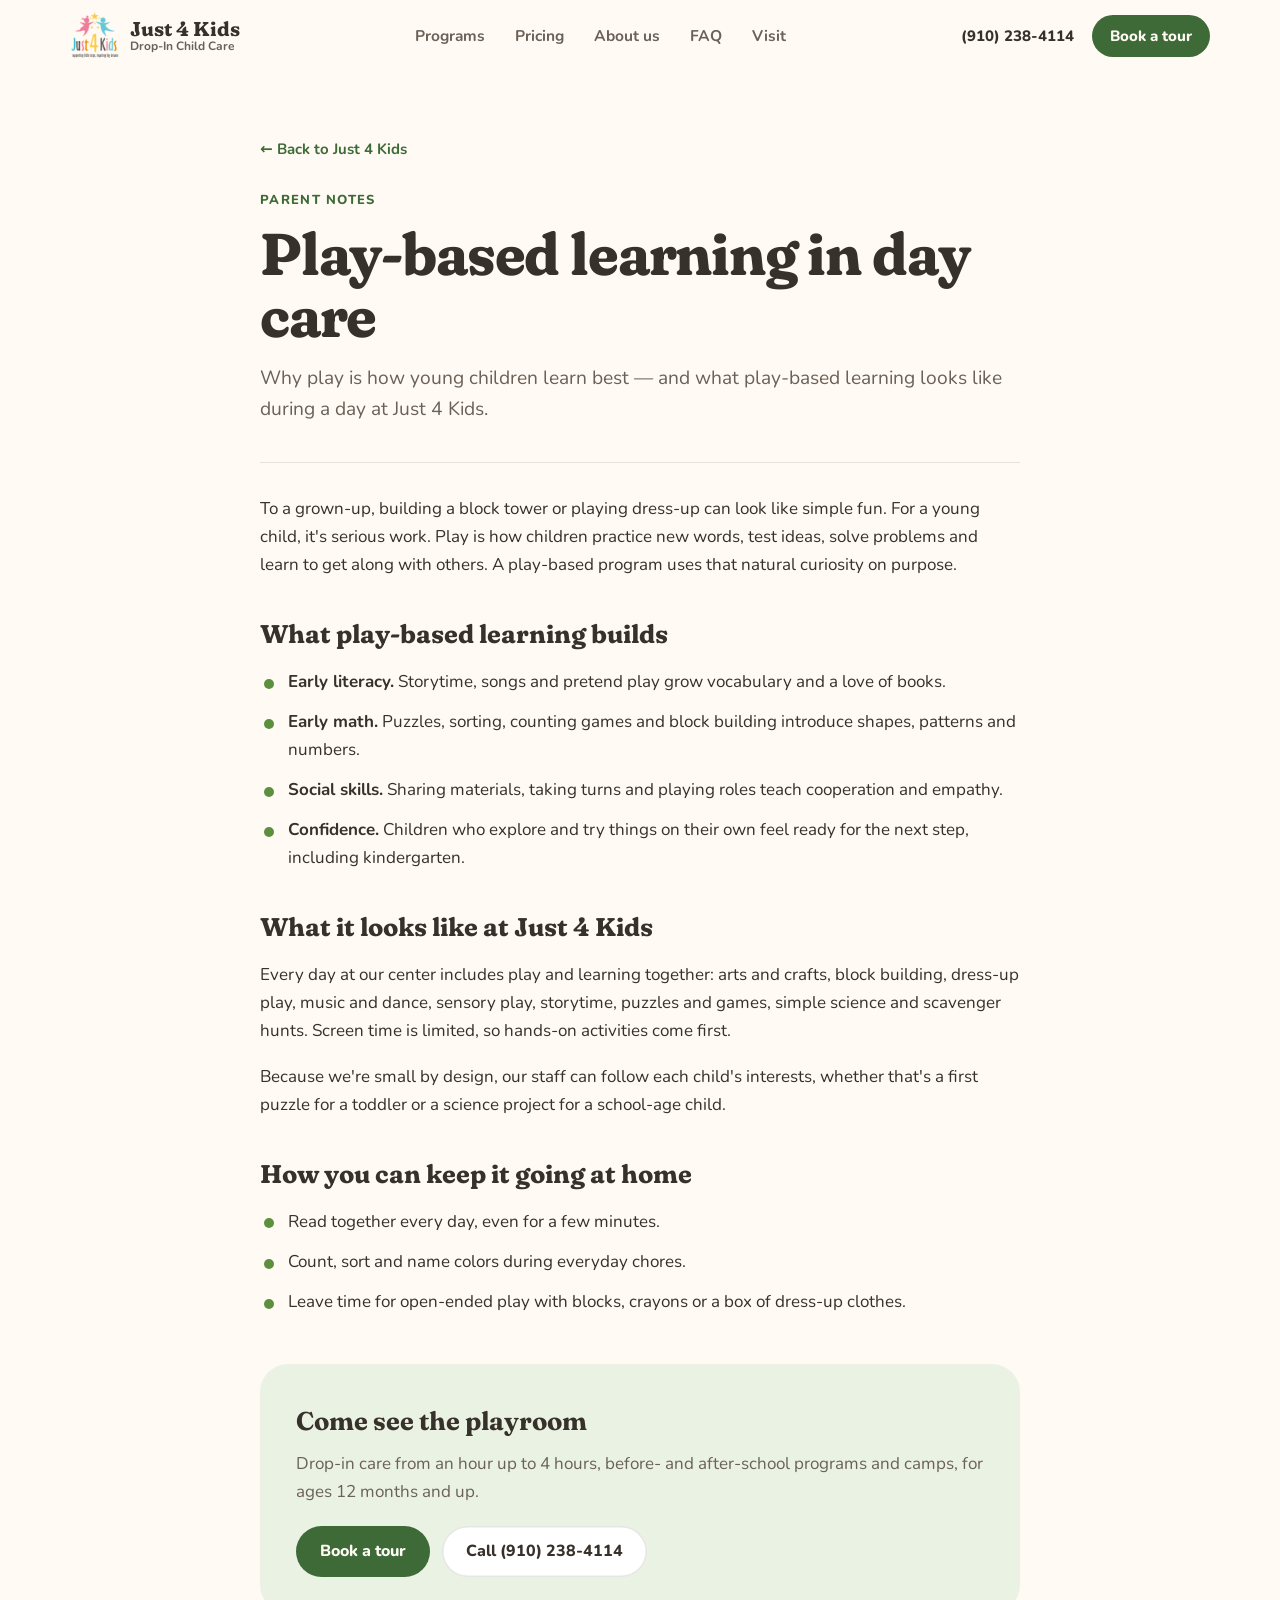
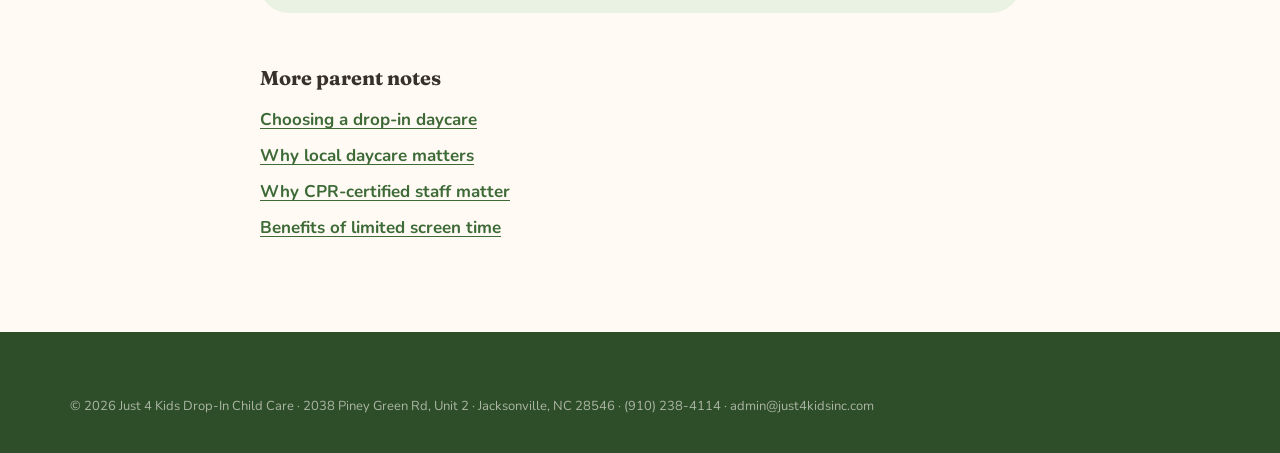
==== the-importance-of-play-based-learning-in-day-care/index.html @ 88afc9d4 "Restore Parent notes pages at their original URLs The footer's Parent notes links pointed at blog po" ====
<!doctype html>
<html lang="en">
<head>
  <meta charset="utf-8">
  <meta name="viewport" content="width=device-width, initial-scale=1">
  <title>Play-based learning in day care · Parent notes · Just 4 Kids Drop-In Child Care</title>
  <meta name="description" content="Why play is how young children learn best — and what play-based learning looks like during a day at Just 4 Kids.">
  <link rel="canonical" href="https://www.just4kidsinc.com/the-importance-of-play-based-learning-in-day-care/">
  <meta name="theme-color" content="#FFFAF3">
  <meta property="og:title" content="Play-based learning in day care · Just 4 Kids">
  <meta property="og:description" content="Why play is how young children learn best — and what play-based learning looks like during a day at Just 4 Kids.">
  <meta property="og:image" content="https://www.just4kidsinc.com/assets/room.jpg">
  <meta property="og:type" content="article">
  <link rel="icon" href="/assets/logo.png">
  <link rel="preconnect" href="https://fonts.googleapis.com">
  <link rel="preconnect" href="https://fonts.gstatic.com" crossorigin>
  <link href="https://fonts.googleapis.com/css2?family=Fraunces:ital,opsz,wght,SOFT@0,9..144,500..700,100;1,9..144,500..700,100&family=Nunito:wght@400;600;700;800&display=swap" rel="stylesheet">
  <link rel="stylesheet" href="/styles.css?v=9">
  <script type="application/ld+json">
  {"@context":"https://schema.org","@type":"Article","headline":"Play-based learning in day care","description":"Why play is how young children learn best — and what play-based learning looks like during a day at Just 4 Kids.","mainEntityOfPage":"https://www.just4kidsinc.com/the-importance-of-play-based-learning-in-day-care/","publisher":{"@type":"ChildCare","name":"Just 4 Kids Drop-In Child Care","url":"https://www.just4kidsinc.com"}}
  </script>
</head>
<body>
  <a class="skip" href="#main">Skip to content</a>
  <header class="nav" data-nav>
    <a class="brand" href="/" aria-label="Just 4 Kids home">
      <img src="/assets/logo.png" alt="" width="480" height="480">
      <span><b>Just 4 Kids</b><small>Drop-In Child Care</small></span>
    </a>
    <nav class="nav__links" id="nav-links" aria-label="Primary">
      <a href="/#programs">Programs</a>
      <a href="/#pricing">Pricing</a>
      <a href="/#about">About us</a>
      <a href="/#faq">FAQ</a>
      <a href="/#visit">Visit</a>
    </nav>
    <div class="nav__actions">
      <a class="nav__phone" href="tel:+19102384114">(910) 238-4114</a>
      <a class="btn btn--sm" href="/#visit">Book a tour</a>
    </div>
  </header>

  <main id="main" class="note">
    <article class="wrap note__wrap">
      <a class="note__back" href="/">← Back to Just 4 Kids</a>
      <p class="eyebrow">Parent notes</p>
      <h1 class="h1">Play-based learning in day care</h1>
      <p class="note__lede">Why play is how young children learn best — and what play-based learning looks like during a day at Just 4 Kids.</p>
      <div class="note__body">
<p>To a grown-up, building a block tower or playing dress-up can look like simple fun. For a young child, it's serious work. Play is how children practice new words, test ideas, solve problems and learn to get along with others. A play-based program uses that natural curiosity on purpose.</p>
<h2>What play-based learning builds</h2>
<ul>
  <li><b>Early literacy.</b> Storytime, songs and pretend play grow vocabulary and a love of books.</li>
  <li><b>Early math.</b> Puzzles, sorting, counting games and block building introduce shapes, patterns and numbers.</li>
  <li><b>Social skills.</b> Sharing materials, taking turns and playing roles teach cooperation and empathy.</li>
  <li><b>Confidence.</b> Children who explore and try things on their own feel ready for the next step, including kindergarten.</li>
</ul>
<h2>What it looks like at Just 4 Kids</h2>
<p>Every day at our center includes play and learning together: arts and crafts, block building, dress-up play, music and dance, sensory play, storytime, puzzles and games, simple science and scavenger hunts. Screen time is limited, so hands-on activities come first.</p>
<p>Because we're small by design, our staff can follow each child's interests, whether that's a first puzzle for a toddler or a science project for a school-age child.</p>
<h2>How you can keep it going at home</h2>
<ul>
  <li>Read together every day, even for a few minutes.</li>
  <li>Count, sort and name colors during everyday chores.</li>
  <li>Leave time for open-ended play with blocks, crayons or a box of dress-up clothes.</li>
</ul>
</div>
      <aside class="note__cta">
        <h2>Come see the playroom</h2>
        <p>Drop-in care from an hour up to 4 hours, before- and after-school programs and camps, for ages 12 months and up.</p>
        <div class="note__actions">
          <a class="btn" href="/#visit">Book a tour</a>
          <a class="btn btn--ghost" href="tel:+19102384114">Call (910) 238-4114</a>
        </div>
      </aside>
      <nav class="note__more" aria-label="More parent notes">
        <h2>More parent notes</h2>
        <ul><li><a href="/what-to-look-for-when-choosing-a-dropin-daycare-service/">Choosing a drop-in daycare</a></li><li><a href="/why-local-daycare-services-matter-for-working-families/">Why local daycare matters</a></li><li><a href="/why-cpr-and-first-aid-certified-staff-make-a-difference-at-a-daycare-service/">Why CPR-certified staff matter</a></li><li><a href="/understanding-the-benefits-of-limited-screen-time-with-daycare-services/">Benefits of limited screen time</a></li></ul>
      </nav>
    </article>
  </main>

  <footer class="foot">
    <div class="wrap foot__legal" style="margin-top:0;border-top:0;padding-top:0">
      <p>© <span data-year>2026</span> Just 4 Kids Drop-In Child Care · 2038 Piney Green Rd, Unit 2 · Jacksonville, NC 28546 · <a href="tel:+19102384114">(910) 238-4114</a> · <a href="mailto:admin@just4kidsinc.com">admin@just4kidsinc.com</a></p>
    </div>
  </footer>
  <nav class="dock" aria-label="Quick actions">
    <a href="tel:+19102384114">Call</a>
    <a class="dock__main" href="/#visit">Book a tour</a>
  </nav>
  <script>document.querySelectorAll('[data-year]').forEach(function(e){e.textContent=new Date().getFullYear()})</script>
</body>
</html>
---- styles.css ----
/* ==========================================================================
   Just 4 Kids Drop-In Child Care — 2026–27 (calm edition)
   One serif, one sans, three surfaces (cream · white · sage), one accent green.
   Color from the logo appears only in small icons.
   ========================================================================== */

:root {
  --cream:  #FFFAF3;
  --warm:   #FBF3E6;
  --white:  #FFFFFF;
  --sage:   #EAF2E3;
  --ink:    #37312B;
  --ink-2:  #6A6158;
  --line:   rgb(55 49 43 / .12);

  --green:   #3D6A37;
  --green-d: #2E4E2A;
  --leaf:    #5C8F3E;
  --sun:     #FDC643;
  --pink:    #EE7D9B;
  --teal:    #33B9CE;

  --serif: "Fraunces", Georgia, serif;
  --sans:  "Nunito", system-ui, -apple-system, sans-serif;

  --r-sm: 12px;
  --r:    20px;
  --r-lg: 28px;
  --shadow: 0 1px 2px rgb(55 49 43 / .05), 0 10px 30px -14px rgb(55 49 43 / .18);
  --ease: cubic-bezier(.22, 1, .36, 1);

  --nav-h: 72px;
  color-scheme: light;
}

/* ---------- Base ---------- */
*, *::before, *::after { box-sizing: border-box; margin: 0; padding: 0; }
html { scroll-padding-top: calc(var(--nav-h) + 12px); -webkit-text-size-adjust: 100%; overflow-x: clip; }
@media (prefers-reduced-motion: no-preference) { html { scroll-behavior: smooth; } }
body {
  background: var(--cream);
  color: var(--ink);
  font-family: var(--sans);
  font-size: 17px;
  line-height: 1.65;
  -webkit-font-smoothing: antialiased;
}
img { display: block; max-width: 100%; height: auto; }
a { color: inherit; }
button, input, select, textarea { font: inherit; color: inherit; }
ul, ol { list-style: none; }
address { font-style: normal; }
::selection { background: var(--sun); }
:focus-visible { outline: 3px solid var(--teal); outline-offset: 3px; border-radius: 8px; }

.ic { width: 1.15em; height: 1.15em; flex: none; fill: none; stroke: currentColor; stroke-width: 2; stroke-linecap: round; stroke-linejoin: round; }
.sr-only { position: absolute; width: 1px; height: 1px; overflow: hidden; clip: rect(0 0 0 0); white-space: nowrap; }
.skip { position: fixed; top: 10px; left: 10px; z-index: 100; padding: 10px 16px; border-radius: 999px; background: var(--green-d); color: var(--cream); transform: translateY(-200%); }
.skip:focus { transform: none; }
.fineprint { font-size: 13px; color: var(--ink-2); line-height: 1.5; }

.wrap { width: min(1140px, 100% - 40px); margin-inline: auto; }

.h1, .h2, h3 { font-family: var(--serif); font-variation-settings: "SOFT" 100; color: var(--ink); }
.h1 { font-size: clamp(2.4rem, 4.6vw, 4rem); font-weight: 700; line-height: 1.05; letter-spacing: -0.02em; }
.h2 { font-size: clamp(2rem, 3.6vw, 3rem); font-weight: 700; line-height: 1.1; letter-spacing: -0.015em; }
.h1 em, .h2 em { font-style: italic; font-weight: 600; color: var(--green); }
h3 { font-weight: 700; line-height: 1.2; }

.eyebrow { margin-bottom: 12px; font-weight: 800; font-size: 13px; letter-spacing: .1em; text-transform: uppercase; color: var(--green); }

/* ---------- Buttons ---------- */
.btn {
  display: inline-flex; align-items: center; justify-content: center; gap: 10px;
  min-height: 50px; padding: 12px 24px;
  border: 0; border-radius: 999px;
  background: var(--green); color: var(--cream);
  font-weight: 800; font-size: 16px; text-decoration: none; white-space: nowrap;
  cursor: pointer;
  transition: background .2s, transform .2s var(--ease);
}
.btn:hover { background: var(--green-d); transform: translateY(-1px); }
.btn:active { transform: translateY(1px); }
.btn--ghost { background: var(--white); color: var(--ink); box-shadow: inset 0 0 0 1.5px var(--line); }
.btn--ghost:hover { background: var(--white); box-shadow: inset 0 0 0 1.5px var(--green); }
.btn--sm { min-height: 42px; padding: 8px 18px; font-size: 15px; }

/* ---------- Announcement ---------- */
.announce { padding: 8px 20px; background: var(--green-d); color: var(--cream); font-size: 14px; text-align: center; }
.announce a { margin-left: 8px; font-weight: 800; color: var(--sun); text-underline-offset: 3px; }

/* ---------- Nav ---------- */
.nav {
  position: sticky; top: 0; z-index: 50;
  display: flex; align-items: center; justify-content: space-between; gap: 16px;
  height: var(--nav-h);
  padding: 0 max(20px, (100% - 1140px) / 2);
  background: rgb(255 250 243 / .94);
  backdrop-filter: blur(10px);
  -webkit-backdrop-filter: blur(10px);
  transition: box-shadow .3s;
}
.nav.is-scrolled { box-shadow: 0 1px 0 var(--line); }
.brand { display: flex; align-items: center; gap: 10px; text-decoration: none; }
.brand img { width: 50px; height: 50px; }
.brand span { display: grid; line-height: 1.1; }
.brand b { font-family: var(--serif); font-variation-settings: "SOFT" 100; font-weight: 700; font-size: 20px; }
.brand small { font-size: 12px; font-weight: 700; color: var(--ink-2); }
.nav__links { display: flex; gap: 2px; }
.nav__links a { padding: 8px 14px; border-radius: 999px; font-weight: 700; font-size: 15.5px; text-decoration: none; color: var(--ink-2); transition: color .2s, background .2s; }
.nav__links a:hover, .nav__links a[aria-current="true"] { color: var(--ink); background: var(--sage); }
.nav__mobile-cta { display: none; }
.nav__actions { display: flex; align-items: center; gap: 18px; }
.nav__phone { display: inline-flex; align-items: center; gap: 8px; font-weight: 800; font-size: 15px; text-decoration: none; }
.nav__phone .ic { color: var(--green); }
.nav__toggle { display: none; width: 44px; height: 44px; border: 0; border-radius: 50%; background: var(--sage); cursor: pointer; place-items: center; }
.nav__toggle .ic { width: 22px; height: 22px; }

/* ---------- Hero ---------- */
.hero {
  display: grid; grid-template-columns: minmax(0, 1.1fr) minmax(0, 1fr); gap: clamp(32px, 5vw, 64px); align-items: center;
  padding: clamp(40px, 7vh, 80px) 0 clamp(64px, 10vh, 104px);
}
.hero__lede { margin-top: 20px; max-width: 30em; font-size: clamp(17px, 1.3vw, 19px); color: var(--ink-2); }
.hero__ctas { display: flex; flex-wrap: wrap; gap: 12px; margin-top: 30px; }
.checks { display: flex; flex-wrap: wrap; gap: 8px 22px; margin-top: 28px; font-weight: 700; font-size: 15px; }
.checks li { display: inline-flex; align-items: center; gap: 8px; }
.checks .ic { color: var(--green); stroke-width: 3; }
.hero__photo { position: relative; }
.hero__photo img { width: 100%; aspect-ratio: 4 / 3; max-height: calc(100svh - 230px); object-fit: cover; object-position: 35% 50%; border-radius: var(--r-lg); }
.hero__card {
  position: absolute; left: 20px; bottom: 20px;
  display: grid; gap: 2px;
  padding: 14px 18px;
  border-radius: var(--r); background: var(--white); box-shadow: var(--shadow);
  font-size: 14px; color: var(--ink-2);
}
.hero__card .status { padding: 0; background: none; }

/* ---------- Sections ---------- */
.section { padding: clamp(72px, 10vh, 112px) 0; }
.section--sage { background: var(--sage); }
.section--warm { background: var(--warm); }
.head { max-width: 640px; margin-bottom: clamp(32px, 5vh, 48px); }
.head > p:not(.eyebrow):not(.fineprint) { margin-top: 14px; color: var(--ink-2); font-size: 18px; }
.head a { color: var(--green); font-weight: 700; }

/* ---------- Safety ---------- */
.features { display: grid; grid-template-columns: repeat(4, minmax(0, 1fr)); gap: 28px; }
.features li { display: grid; gap: 8px; align-content: start; }
.features h3 { font-size: 1.2rem; margin-top: 6px; }
.features p { color: var(--ink-2); font-size: 15.5px; line-height: 1.55; }
.bubble { display: grid; place-items: center; width: 48px; height: 48px; border-radius: 50%; background: var(--white); color: var(--green); }
.bubble .ic { width: 24px; height: 24px; }

/* ---------- Programs ---------- */
.programs { display: grid; grid-template-columns: repeat(3, minmax(0, 1fr)); gap: 24px; }
.card { display: flex; flex-direction: column; border-radius: var(--r-lg); background: var(--white); box-shadow: var(--shadow); overflow: hidden; }
.card__img { width: 100%; aspect-ratio: 16 / 10; object-fit: cover; }
.card__body { display: flex; flex-direction: column; gap: 12px; padding: 24px; flex: 1; }
.card h3 { display: flex; align-items: center; gap: 10px; font-size: 1.4rem; }
.card h3 .ic { color: var(--green); width: 22px; height: 22px; }
.card__body > p { color: var(--ink-2); font-size: 15.5px; }
.facts { margin-top: auto; padding-top: 8px; }
.facts div { display: flex; justify-content: space-between; gap: 16px; padding: 9px 0; border-top: 1px solid var(--line); font-size: 14.5px; }
.facts dt { font-weight: 800; flex: none; }
.facts dd { text-align: right; color: var(--ink-2); }

.daily {
  display: grid; grid-template-columns: minmax(0, 1fr) minmax(0, 1.3fr); gap: 24px 48px; align-items: center;
  margin-top: 24px; padding: 28px 32px;
  border-radius: var(--r-lg); background: var(--sage);
}
.daily h3 { font-size: 1.35rem; }
.daily p { margin-top: 8px; color: var(--ink-2); font-size: 15.5px; }
.chips { display: flex; flex-wrap: wrap; gap: 8px; }
.chips li { padding: 6px 14px; border-radius: 999px; background: var(--white); font-weight: 700; font-size: 14px; }

/* ---------- Pricing ---------- */
.savings {
  display: flex; gap: 12px; align-items: flex-start;
  margin-bottom: 24px; padding: 14px 20px;
  border-radius: var(--r); background: var(--white); box-shadow: inset 0 0 0 1.5px rgb(253 198 67 / .8);
  font-size: 15.5px;
}
.savings .ic { color: #B77A00; width: 22px; height: 22px; margin-top: 2px; }
.plans { display: grid; grid-template-columns: repeat(3, minmax(0, 1fr)); gap: 24px; align-items: start; }
.plan { display: grid; gap: 16px; padding: 28px; border-radius: var(--r-lg); background: var(--white); box-shadow: var(--shadow); }
.plan--feature { box-shadow: inset 0 0 0 2px var(--green), var(--shadow); }
.plan__flag { justify-self: start; padding: 3px 12px; border-radius: 999px; background: var(--sage); color: var(--green); font-weight: 800; font-size: 13px; }
.plan h3 { font-size: 1.3rem; }
.plan__price { font-family: var(--serif); font-variation-settings: "SOFT" 100; font-weight: 700; font-size: clamp(2.6rem, 3.8vw, 3.2rem); line-height: 1; letter-spacing: -0.02em; }
.plan__price small, .plan__price span { font-family: var(--sans); font-size: 16px; font-weight: 700; color: var(--ink-2); letter-spacing: 0; }
.plan__list { display: grid; gap: 8px; }
.plan__list li { position: relative; padding-left: 22px; font-size: 15.5px; line-height: 1.45; }
.plan__list li::before { content: ""; position: absolute; left: 2px; top: .55em; width: 8px; height: 8px; border-radius: 50%; background: var(--leaf); }
.plan__more { border-top: 1px solid var(--line); padding-top: 14px; }
.plan__more summary { display: flex; justify-content: space-between; align-items: center; font-weight: 800; color: var(--green); cursor: pointer; list-style: none; }
.plan__more summary::-webkit-details-marker { display: none; }
.plan__more summary::after { content: "+"; font-size: 22px; line-height: 1; transition: rotate .3s var(--ease); }
.plan__more[open] summary::after { rotate: 45deg; }
.rt { width: 100%; margin-top: 12px; border-collapse: collapse; font-size: 14.5px; }
.rt th { text-align: left; font-size: 12px; font-weight: 800; letter-spacing: .06em; text-transform: uppercase; color: var(--ink-2); padding-bottom: 6px; }
.rt td { padding: 7px 0; border-top: 1px solid var(--line); }
.rt th:not(:first-child), .rt td:not(:first-child) { text-align: right; padding-left: 8px; }
.rt td:not(:first-child) { font-weight: 800; }
.rt__note { margin-top: 10px; font-size: 14px; color: var(--ink-2); line-height: 1.55; }
.rt__note a { color: var(--green); font-weight: 700; }

.planner {
  display: grid; grid-template-columns: auto minmax(0, 1.3fr) minmax(0, 1fr); gap: 24px 36px; align-items: center;
  margin-top: 24px; padding: 24px 28px;
  border-radius: var(--r-lg); background: var(--white); box-shadow: var(--shadow);
}
.planner h3 { font-size: 1.25rem; }
.planner__intro p { color: var(--ink-2); font-size: 14.5px; }
.planner__controls { display: flex; flex-wrap: wrap; gap: 16px 28px; align-items: flex-end; }
.field { display: grid; gap: 8px; }
.field--grow { flex: 1; min-width: 180px; }
.field__label { font-weight: 800; font-size: 14px; }
.field__label output { color: var(--green); }
.stepper { display: inline-flex; align-items: center; gap: 4px; padding: 4px; border-radius: 999px; background: var(--sage); }
.stepper button { width: 36px; height: 36px; border: 0; border-radius: 50%; background: var(--white); font-size: 19px; font-weight: 800; line-height: 1; cursor: pointer; }
.stepper button:disabled { opacity: .35; cursor: not-allowed; }
.stepper output { min-width: 30px; text-align: center; font-weight: 800; font-size: 18px; }
.range { -webkit-appearance: none; appearance: none; width: 100%; height: 8px; border-radius: 8px; background: linear-gradient(90deg, var(--leaf) var(--p, 13%), var(--sage) var(--p, 13%)); cursor: pointer; }
.range::-webkit-slider-thumb { -webkit-appearance: none; width: 24px; height: 24px; border-radius: 50%; background: var(--white); border: 4px solid var(--green); }
.range::-moz-range-thumb { width: 16px; height: 16px; border-radius: 50%; background: var(--white); border: 4px solid var(--green); }
.planner__out { padding: 14px 18px; border-radius: var(--r); background: var(--cream); }
.planner__best { display: flex; justify-content: space-between; align-items: baseline; gap: 12px; }
.planner__best span { font-weight: 800; font-size: 14.5px; color: var(--green); }
.planner__best b { font-family: var(--serif); font-variation-settings: "SOFT" 100; font-size: 2rem; line-height: 1; }
.planner__rows { display: grid; gap: 2px; margin-top: 8px; font-size: 13.5px; }
.planner__rows li { display: flex; justify-content: space-between; gap: 12px; color: var(--ink-2); }
.planner__rows li.is-best { color: var(--ink); font-weight: 800; }
.planner__rows li.is-na { opacity: .5; }

/* ---------- Timeline ---------- */
.timeline { position: relative; display: grid; grid-template-columns: repeat(5, minmax(0, 1fr)); gap: 24px; }
.timeline::before { content: ""; position: absolute; left: 7px; right: 0; top: 7px; height: 2px; background: var(--line); }
.timeline li { position: relative; padding-top: 32px; }
.timeline li::before { content: ""; position: absolute; left: 0; top: 0; width: 16px; height: 16px; border-radius: 50%; background: var(--cream); box-shadow: inset 0 0 0 3px var(--leaf); }
.timeline li.is-now::before { background: var(--leaf); box-shadow: 0 0 0 5px rgb(92 143 62 / .2); }
.timeline li.is-now .timeline__when::after { content: "Now"; margin-left: 8px; padding: 1px 8px; border-radius: 999px; background: var(--green); color: var(--cream); font-size: 11px; letter-spacing: .06em; }
.timeline li.is-past { opacity: .55; }
.timeline__when { font-weight: 800; font-size: 13px; letter-spacing: .06em; text-transform: uppercase; color: var(--ink-2); }
.timeline h3 { margin-top: 6px; font-size: 1.15rem; }
.timeline p { margin-top: 4px; font-size: 15px; color: var(--ink-2); line-height: 1.5; }
.timeline a { color: var(--green); font-weight: 700; white-space: nowrap; }

/* ---------- About ---------- */
.about { display: grid; grid-template-columns: minmax(0, 1fr) minmax(0, 1.2fr); gap: 16px clamp(32px, 6vw, 80px); align-items: end; }
.about__copy > p { color: var(--ink-2); font-size: 17.5px; }
.about__copy > p + p { margin-top: 12px; }
.about__hiring a { color: var(--green); font-weight: 800; }

/* ---------- FAQ ---------- */
.faq { display: grid; grid-template-columns: minmax(0, .8fr) minmax(0, 1.3fr); gap: clamp(32px, 6vw, 80px); align-items: start; }
.faq__head { margin-bottom: 0; }
.faq__head .fineprint { margin-top: 14px; }
.faq__list { border-top: 1px solid var(--line); }
.qa { border-bottom: 1px solid var(--line); }
.qa summary {
  display: flex; justify-content: space-between; gap: 16px; align-items: center;
  padding: 18px 0;
  font-weight: 800; font-size: 17px; line-height: 1.4;
  cursor: pointer; list-style: none;
}
.qa summary::-webkit-details-marker { display: none; }
.qa summary::after { content: "+"; flex: none; color: var(--green); font-size: 24px; line-height: 1; transition: rotate .3s var(--ease); }
.qa[open] summary::after { rotate: 45deg; }
.qa p { padding: 0 32px 20px 0; color: var(--ink-2); }
.qa a { color: var(--green); font-weight: 700; }

/* ---------- Visit ---------- */
.visit { display: grid; grid-template-columns: minmax(0, 1fr) minmax(0, 1.1fr); gap: clamp(32px, 6vw, 72px); align-items: start; }
.visit__info { display: grid; gap: 20px; justify-items: start; }
.visit__info .h2 { margin-bottom: 4px; }
.status { display: inline-flex; align-items: center; gap: 10px; padding: 6px 14px; border-radius: 999px; background: var(--white); font-weight: 800; font-size: 14.5px; color: var(--ink); }
.status__dot { width: 9px; height: 9px; border-radius: 50%; background: var(--ink-2); opacity: .45; }
.status.is-open .status__dot { background: var(--leaf); opacity: 1; }
.status.is-appt .status__dot { background: #E0890B; opacity: 1; }
.visit address { display: flex; gap: 10px; font-size: 18px; font-weight: 700; line-height: 1.45; }
.visit address .ic { color: var(--green); width: 22px; height: 22px; margin-top: 3px; }
.hours { width: 100%; max-width: 420px; }
.hours div { display: flex; justify-content: space-between; gap: 12px; padding: 9px 0; border-top: 1px solid rgb(55 49 43 / .1); font-size: 15.5px; }
.hours dt { font-weight: 800; }
.hours dd { text-align: right; color: var(--ink-2); }
.hours small { display: block; font-size: 13px; color: var(--green); font-weight: 700; }
.visit__btns { display: flex; flex-wrap: wrap; gap: 10px; }
.towns { font-size: 14.5px; color: var(--ink-2); max-width: 32em; }
.towns b { color: var(--ink); }

.req { display: grid; gap: 16px; justify-items: start; padding: 28px; border-radius: var(--r-lg); background: var(--white); box-shadow: var(--shadow); }
.req h3 { font-size: 1.35rem; }
.req__grid { width: 100%; display: grid; grid-template-columns: 1fr 1fr; gap: 12px; }
.req label { display: grid; gap: 6px; }
.req label.full { grid-column: 1 / -1; }
.req label span { font-weight: 800; font-size: 13.5px; }
.req input, .req select, .req textarea {
  width: 100%; padding: 11px 14px;
  border: 1.5px solid var(--line); border-radius: var(--r-sm);
  background: var(--cream); font-size: 16px;
  transition: border-color .2s, background .2s;
}
.req input:focus, .req select:focus, .req textarea:focus { outline: none; border-color: var(--leaf); background: var(--white); }
.req [aria-invalid="true"] { border-color: var(--pink); background: #FDF0F3; }
.req textarea { resize: vertical; }
.req__err { color: #A63D60; font-weight: 700; font-size: 14.5px; }
.req__err:empty { display: none; }

/* ---------- Footer ---------- */
.foot { padding: 64px 0 36px; background: var(--green-d); color: rgb(255 250 243 / .82); }
.foot a { color: inherit; text-decoration: none; }
.foot a:hover { color: var(--sun); }
.foot__top { display: grid; grid-template-columns: 1.2fr 1fr 1.2fr 1fr; gap: 32px; }
.foot__top > div { display: grid; gap: 8px; align-content: start; font-size: 15px; }
.foot h3 { color: var(--cream); font-size: 1.05rem; margin-bottom: 4px; }
.foot small { opacity: .6; }
.foot__logo { display: grid; place-items: center; width: 88px; height: 88px; border-radius: 50%; background: var(--cream); }
.foot__logo img { width: 72px; height: auto; }
.foot__brand p { margin-top: 10px; font-family: var(--serif); font-style: italic; font-size: 1.1rem; color: var(--cream); max-width: 16em; }
.foot__pay { margin-top: 8px; font-size: 13.5px; opacity: .75; }
.foot__legal { margin-top: 44px; padding-top: 22px; border-top: 1px solid rgb(255 250 243 / .15); display: grid; gap: 10px; font-size: 13px; color: rgb(255 250 243 / .6); }
.foot__legal summary { cursor: pointer; font-weight: 700; }
.foot__legal details p { margin-top: 8px; max-width: 90ch; line-height: 1.6; }

/* ---------- Dock (mobile) ---------- */
.dock { display: none; }

/* ---------- Motion: one gentle fade-up ---------- */
.js [data-reveal] { opacity: 0; translate: 0 16px; transition: opacity .7s var(--ease), translate .7s var(--ease); transition-delay: calc(var(--d, 0) * 70ms); }
.js [data-reveal].is-in { opacity: 1; translate: 0 0; }
@media (prefers-reduced-motion: reduce) {
  *, *::before, *::after { transition-duration: 1ms !important; animation-duration: 1ms !important; }
  .js [data-reveal] { opacity: 1; translate: none; }
}

/* ---------- Responsive ---------- */
@media (max-width: 1080px) {
  .nav__phone { display: none; }
  .features { grid-template-columns: repeat(2, minmax(0, 1fr)); }
  .programs { grid-template-columns: 1fr 1fr; }
  .programs .card:last-child { grid-column: 1 / -1; flex-direction: row; }
  .programs .card:last-child .card__img { width: 45%; aspect-ratio: auto; }
  .planner { grid-template-columns: 1fr; }
  .timeline { grid-template-columns: repeat(3, minmax(0, 1fr)); row-gap: 36px; }
  .timeline::before { display: none; }
}

@media (max-width: 900px) {
  .nav__links {
    position: absolute; top: calc(100% + 6px); left: 20px; right: 20px;
    flex-direction: column; gap: 2px; padding: 10px;
    border-radius: var(--r); background: var(--white); box-shadow: var(--shadow);
    opacity: 0; visibility: hidden; translate: 0 -6px;
    transition: opacity .2s, translate .25s var(--ease), visibility 0s linear .25s;
  }
  .nav__links.is-open { opacity: 1; visibility: visible; translate: 0 0; transition-delay: 0s; }
  .nav__links a { padding: 12px 14px; font-size: 17px; color: var(--ink); }
  .nav__mobile-cta { display: block; background: var(--sage); margin-top: 4px; }
  .nav__toggle { display: grid; }
  .hero, .daily, .about, .faq, .visit { grid-template-columns: 1fr; }
  .hero__photo { order: -1; }
  .plans { grid-template-columns: 1fr; max-width: 560px; }
  .plan--feature { order: -1; }
  .foot__top { grid-template-columns: 1fr 1fr; }
}

@media (max-width: 640px) {
  :root { --nav-h: 64px; }
  body { font-size: 16px; padding-bottom: 80px; }
  .announce { font-size: 13px; }
  .brand img { width: 42px; height: 42px; }
  .brand small { display: none; }
  .nav__actions .btn { display: none; }
  .hero__ctas .btn { flex: 1; }
  .hero__photo img { aspect-ratio: 4 / 3; }
  .hero__card { left: 12px; bottom: 12px; right: 12px; padding: 10px 14px; }
  .features { grid-template-columns: 1fr; gap: 22px; }
  .features li { grid-template-columns: auto 1fr; column-gap: 14px; }
  .features li .bubble { grid-row: span 2; }
  .features h3 { margin-top: 0; }
  .programs { grid-template-columns: 1fr; }
  .programs .card:last-child { flex-direction: column; }
  .programs .card:last-child .card__img { width: 100%; aspect-ratio: 16 / 10; }
  .daily { padding: 22px; }
  .timeline { grid-template-columns: 1fr; row-gap: 0; }
  .timeline li { padding: 0 0 26px 32px; }
  .timeline li:not(:last-child)::after { content: ""; position: absolute; left: 7px; top: 18px; bottom: 0; width: 2px; background: var(--line); }
  .timeline li::before { top: 2px; }
  .req { padding: 22px; }
  .req__grid { grid-template-columns: 1fr; }
  .foot__top { grid-template-columns: 1fr; }

  .dock {
    position: fixed; left: 12px; right: 12px; bottom: calc(12px + env(safe-area-inset-bottom, 0px)); z-index: 60;
    display: grid; grid-template-columns: 1fr 1.6fr; gap: 6px; padding: 6px;
    border-radius: 999px; background: var(--white);
    box-shadow: 0 8px 24px -8px rgb(55 49 43 / .35), 0 0 0 1px var(--line);
  }
  .dock a { display: flex; align-items: center; justify-content: center; gap: 8px; min-height: 46px; border-radius: 999px; font-weight: 800; font-size: 15px; text-decoration: none; }
  .dock__main { background: var(--green); color: var(--cream); }
}

/* ---------- Parent notes (article pages at /<slug>/) ---------- */
.note { padding: clamp(40px, 7vh, 72px) 0 clamp(64px, 10vh, 104px); }
.note__wrap { max-width: 760px; }
.note__back { display: inline-block; margin-bottom: 28px; font-weight: 700; font-size: 15px; color: var(--green); text-decoration: none; }
.note__back:hover { text-decoration: underline; text-underline-offset: 3px; }
.note__lede { margin-top: 16px; font-size: 1.2rem; color: var(--ink-2); }
.note__body { margin-top: 36px; padding-top: 32px; border-top: 1px solid var(--line); }
.note__body > * + * { margin-top: 18px; }
.note__body h2 { margin-top: 40px; font-family: var(--serif); font-variation-settings: "SOFT" 100; font-size: 1.6rem; line-height: 1.2; }
.note__body ul { display: grid; gap: 12px; }
.note__body li { position: relative; padding-left: 28px; }
.note__body li::before { content: ""; position: absolute; left: 4px; top: .62em; width: 10px; height: 10px; border-radius: 50%; background: var(--leaf); }
.note__body b { color: var(--ink); }
.note__cta { margin-top: 48px; padding: clamp(24px, 4vw, 36px); border-radius: var(--r-lg); background: var(--sage); }
.note__cta h2 { font-family: var(--serif); font-size: 1.6rem; }
.note__cta p { margin-top: 8px; color: var(--ink-2); }
.note__actions { display: flex; flex-wrap: wrap; gap: 12px; margin-top: 20px; }
.note__more { margin-top: 48px; }
.note__more h2 { font-family: var(--serif); font-size: 1.25rem; margin-bottom: 12px; }
.note__more ul { display: grid; gap: 8px; }
.note__more a { color: var(--green); font-weight: 700; text-underline-offset: 3px; }
@media (max-width: 640px) { .note__actions .btn { width: 100%; } }
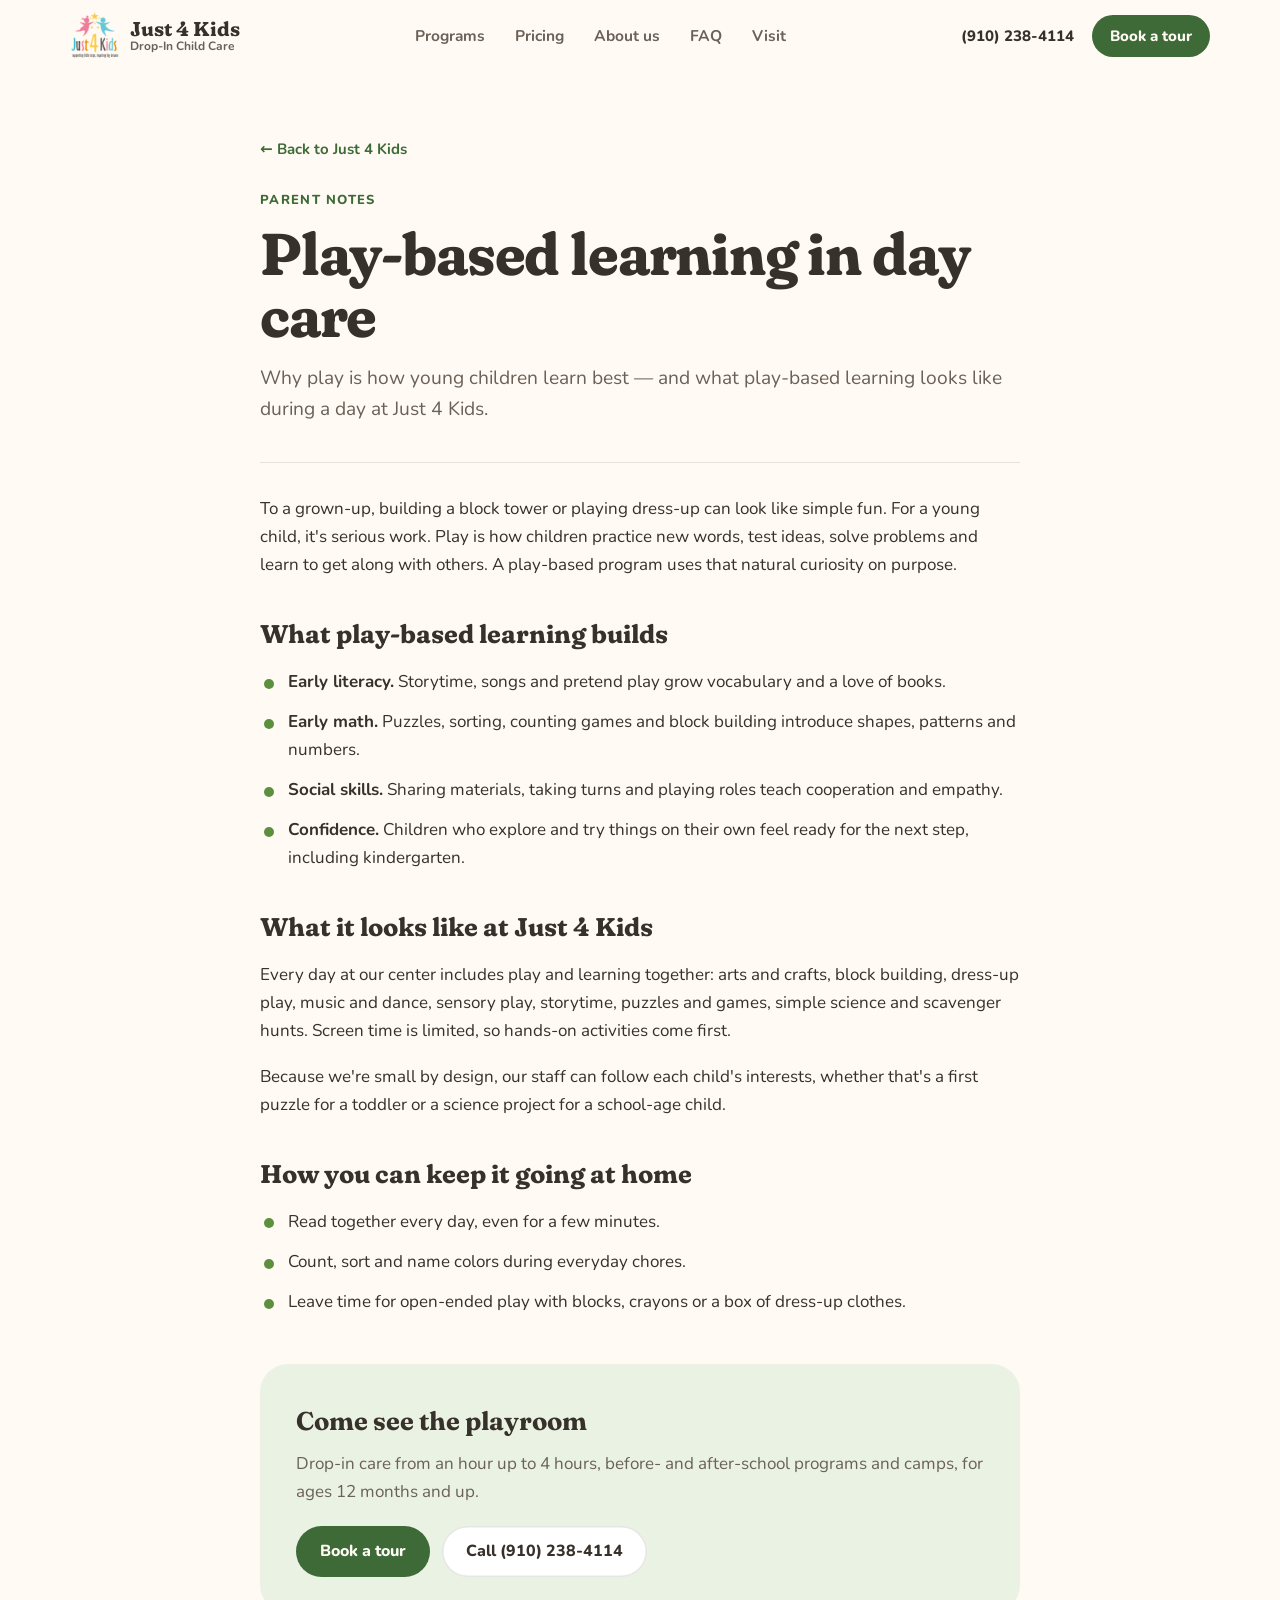
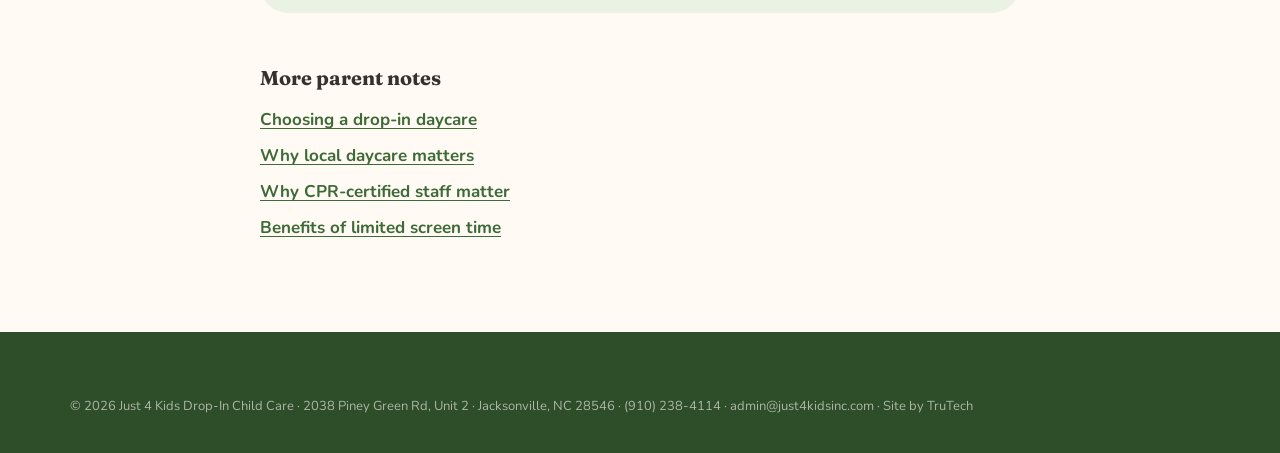
==== commit 0e15396d: "Add TruTech build signature and footer credit Hidden build comment, author/generator/trutech-build m" ====
--- a/the-importance-of-play-based-learning-in-day-care/index.html
+++ b/the-importance-of-play-based-learning-in-day-care/index.html
@@ -1,8 +1,12 @@
 <!doctype html>
+<!-- Built by Truly Digital Solutions, LLC (TruTech) · https://trutech.us · Build TT-J4K-2026-02 -->
 <html lang="en">
 <head>
   <meta charset="utf-8">
   <meta name="viewport" content="width=device-width, initial-scale=1">
+  <meta name="author" content="Truly Digital Solutions, LLC (TruTech)">
+  <meta name="generator" content="TruTech · trutech.us">
+  <meta name="trutech-build" content="TT-J4K-2026-02">
   <title>Play-based learning in day care · Parent notes · Just 4 Kids Drop-In Child Care</title>
   <meta name="description" content="Why play is how young children learn best — and what play-based learning looks like during a day at Just 4 Kids.">
   <link rel="canonical" href="https://www.just4kidsinc.com/the-importance-of-play-based-learning-in-day-care/">
@@ -82,7 +86,7 @@
 
   <footer class="foot">
     <div class="wrap foot__legal" style="margin-top:0;border-top:0;padding-top:0">
-      <p>© <span data-year>2026</span> Just 4 Kids Drop-In Child Care · 2038 Piney Green Rd, Unit 2 · Jacksonville, NC 28546 · <a href="tel:+19102384114">(910) 238-4114</a> · <a href="mailto:admin@just4kidsinc.com">admin@just4kidsinc.com</a></p>
+      <p>© <span data-year>2026</span> Just 4 Kids Drop-In Child Care · 2038 Piney Green Rd, Unit 2 · Jacksonville, NC 28546 · <a href="tel:+19102384114">(910) 238-4114</a> · <a href="mailto:admin@just4kidsinc.com">admin@just4kidsinc.com</a> · Site by <a href="https://trutech.us" target="_blank" rel="noopener">TruTech</a></p>
     </div>
   </footer>
   <nav class="dock" aria-label="Quick actions">
